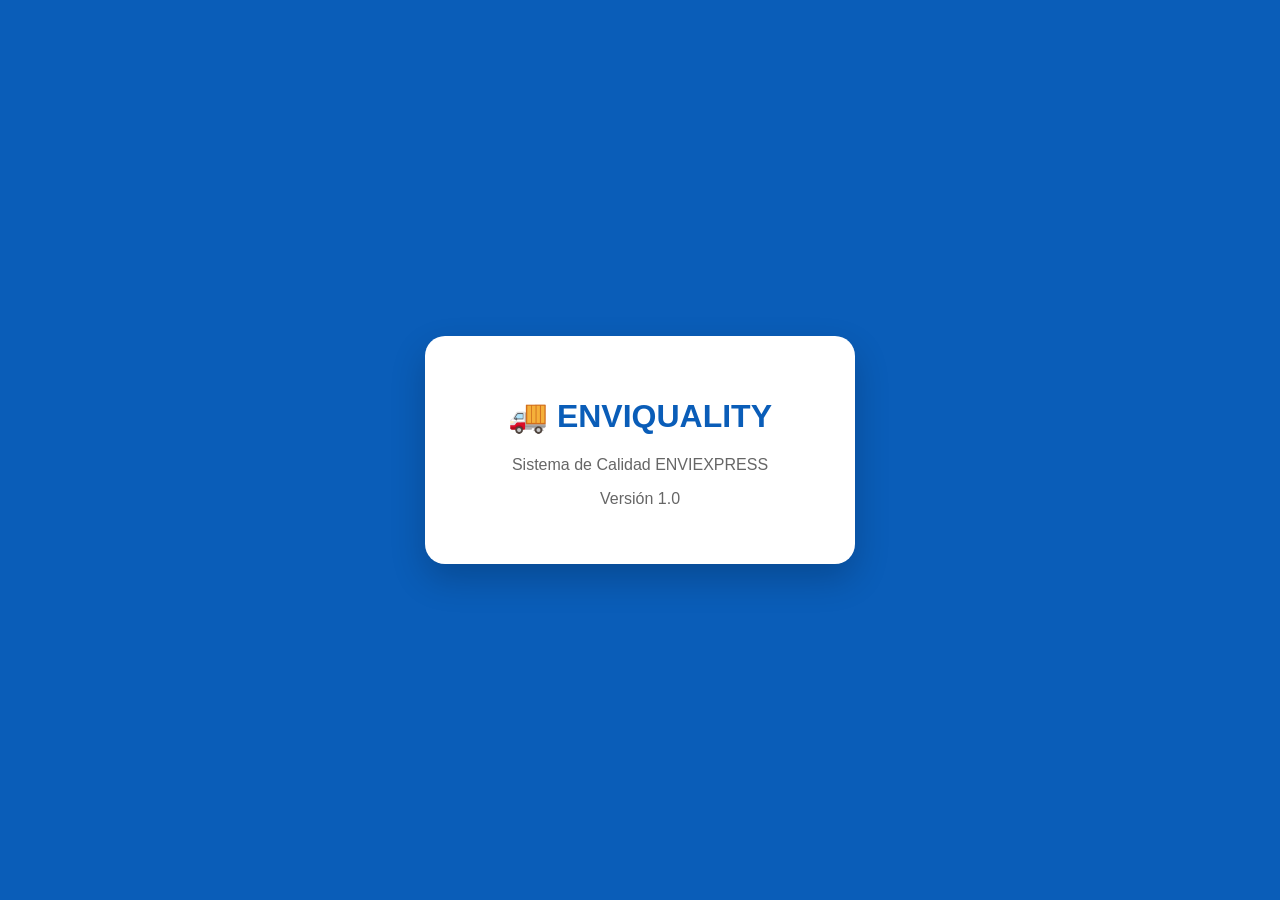
==== index.html @ 146efddc "Create index.html" ====
<!DOCTYPE html>
<html lang="es">
<head>
    <meta charset="UTF-8">
    <meta name="viewport" content="width=device-width, initial-scale=1.0">
    <title>ENVIQUALITY</title>

    <style>

        body{

            margin:0;
            font-family:Arial, Helvetica, sans-serif;
            background:#0A5DB8;
            display:flex;
            justify-content:center;
            align-items:center;
            height:100vh;

        }

        .card{

            background:white;
            padding:40px;
            border-radius:20px;
            width:350px;
            text-align:center;
            box-shadow:0 15px 35px rgba(0,0,0,.2);

        }

        h1{

            color:#0A5DB8;

        }

        p{

            color:#666;

        }

    </style>

</head>

<body>

<div class="card">

<h1>🚚 ENVIQUALITY</h1>

<p>Sistema de Calidad ENVIEXPRESS</p>

<p>Versión 1.0</p>

</div>

</body>

</html>
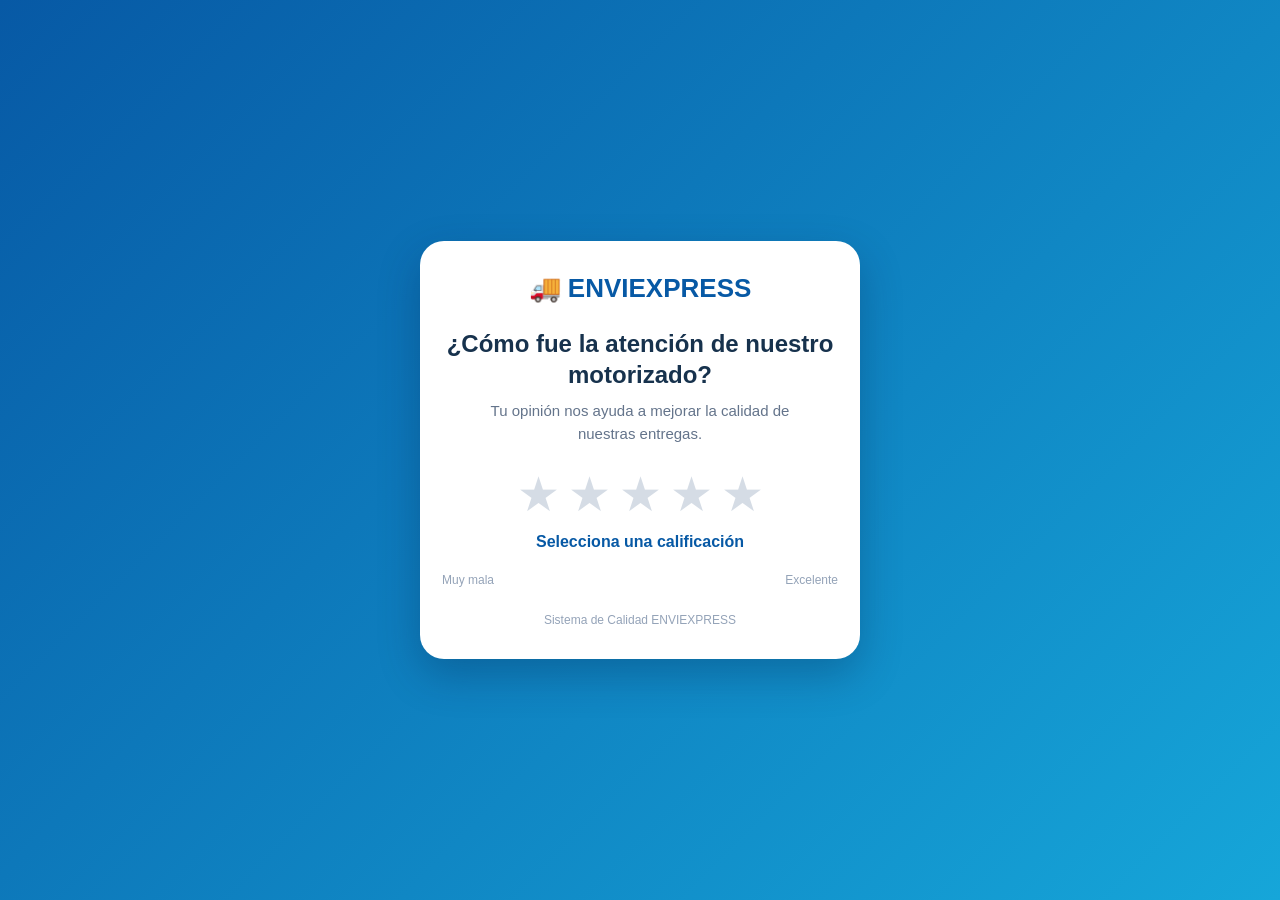
==== commit ca2cf339: "Pantalla 1 - calificación por estrellas" ====
--- a/index.html
+++ b/index.html
@@ -1,63 +1,180 @@
 <!DOCTYPE html>
 <html lang="es">
 <head>
-    <meta charset="UTF-8">
-    <meta name="viewport" content="width=device-width, initial-scale=1.0">
-    <title>ENVIQUALITY</title>
+  <meta charset="UTF-8">
+  <meta name="viewport" content="width=device-width, initial-scale=1.0">
+  <title>ENVIQUALITY</title>
 
-    <style>
+  <style>
+    * {
+      box-sizing: border-box;
+    }
 
-        body{
+    body {
+      margin: 0;
+      min-height: 100vh;
+      padding: 18px;
+      display: flex;
+      align-items: center;
+      justify-content: center;
+      font-family: Arial, Helvetica, sans-serif;
+      background: linear-gradient(135deg, #0759a5, #16a6d9);
+      color: #17324d;
+    }
 
-            margin:0;
-            font-family:Arial, Helvetica, sans-serif;
-            background:#0A5DB8;
-            display:flex;
-            justify-content:center;
-            align-items:center;
-            height:100vh;
+    .tarjeta {
+      width: 100%;
+      max-width: 440px;
+      padding: 32px 22px;
+      border-radius: 24px;
+      background: #ffffff;
+      text-align: center;
+      box-shadow: 0 16px 42px rgba(0, 30, 70, 0.28);
+    }
 
-        }
+    .marca {
+      margin-bottom: 24px;
+      color: #0759a5;
+      font-size: 26px;
+      font-weight: 800;
+    }
 
-        .card{
+    .titulo {
+      margin: 0 0 10px;
+      font-size: 24px;
+      line-height: 1.3;
+    }
 
-            background:white;
-            padding:40px;
-            border-radius:20px;
-            width:350px;
-            text-align:center;
-            box-shadow:0 15px 35px rgba(0,0,0,.2);
+    .descripcion {
+      margin: 0 auto 24px;
+      max-width: 330px;
+      color: #64748b;
+      font-size: 15px;
+      line-height: 1.5;
+    }
 
-        }
+    .estrellas {
+      display: flex;
+      justify-content: center;
+      gap: 4px;
+      margin: 8px 0 12px;
+    }
 
-        h1{
+    .estrella {
+      border: none;
+      padding: 2px;
+      background: transparent;
+      color: #d5dce5;
+      font-size: 48px;
+      line-height: 1;
+      cursor: pointer;
+      transition: transform 0.15s ease, color 0.15s ease;
+    }
 
-            color:#0A5DB8;
+    .estrella:active {
+      transform: scale(0.9);
+    }
 
-        }
+    .estrella.activa {
+      color: #ffc107;
+    }
 
-        p{
+    .resultado {
+      min-height: 24px;
+      margin-top: 10px;
+      color: #0759a5;
+      font-size: 16px;
+      font-weight: 700;
+    }
 
-            color:#666;
+    .escala {
+      display: flex;
+      justify-content: space-between;
+      margin-top: 16px;
+      color: #94a3b8;
+      font-size: 12px;
+    }
 
-        }
+    .pie {
+      margin-top: 26px;
+      color: #94a3b8;
+      font-size: 12px;
+    }
 
-    </style>
+    @media (max-width: 390px) {
+      .tarjeta {
+        padding: 28px 16px;
+      }
 
+      .estrella {
+        font-size: 42px;
+      }
+
+      .titulo {
+        font-size: 22px;
+      }
+    }
+  </style>
 </head>
 
 <body>
+  <main class="tarjeta">
+    <div class="marca">🚚 ENVIEXPRESS</div>
 
-<div class="card">
+    <h1 class="titulo">
+      ¿Cómo fue la atención de nuestro motorizado?
+    </h1>
 
-<h1>🚚 ENVIQUALITY</h1>
+    <p class="descripcion">
+      Tu opinión nos ayuda a mejorar la calidad de nuestras entregas.
+    </p>
 
-<p>Sistema de Calidad ENVIEXPRESS</p>
+    <div class="estrellas">
+      <button class="estrella" type="button" data-valor="1">★</button>
+      <button class="estrella" type="button" data-valor="2">★</button>
+      <button class="estrella" type="button" data-valor="3">★</button>
+      <button class="estrella" type="button" data-valor="4">★</button>
+      <button class="estrella" type="button" data-valor="5">★</button>
+    </div>
 
-<p>Versión 1.0</p>
+    <div id="resultado" class="resultado">
+      Selecciona una calificación
+    </div>
 
-</div>
+    <div class="escala">
+      <span>Muy mala</span>
+      <span>Excelente</span>
+    </div>
 
+    <div class="pie">
+      Sistema de Calidad ENVIEXPRESS
+    </div>
+  </main>
+
+  <script>
+    const estrellas = document.querySelectorAll('.estrella');
+    const resultado = document.getElementById('resultado');
+
+    const textos = {
+      1: 'Muy mala',
+      2: 'Mala',
+      3: 'Regular',
+      4: 'Buena',
+      5: 'Excelente'
+    };
+
+    estrellas.forEach(estrella => {
+      estrella.addEventListener('click', () => {
+        const valor = Number(estrella.dataset.valor);
+
+        estrellas.forEach(item => {
+          const valorItem = Number(item.dataset.valor);
+          item.classList.toggle('activa', valorItem <= valor);
+        });
+
+        resultado.textContent = textos[valor];
+      });
+    });
+  </script>
 </body>
-
 </html>
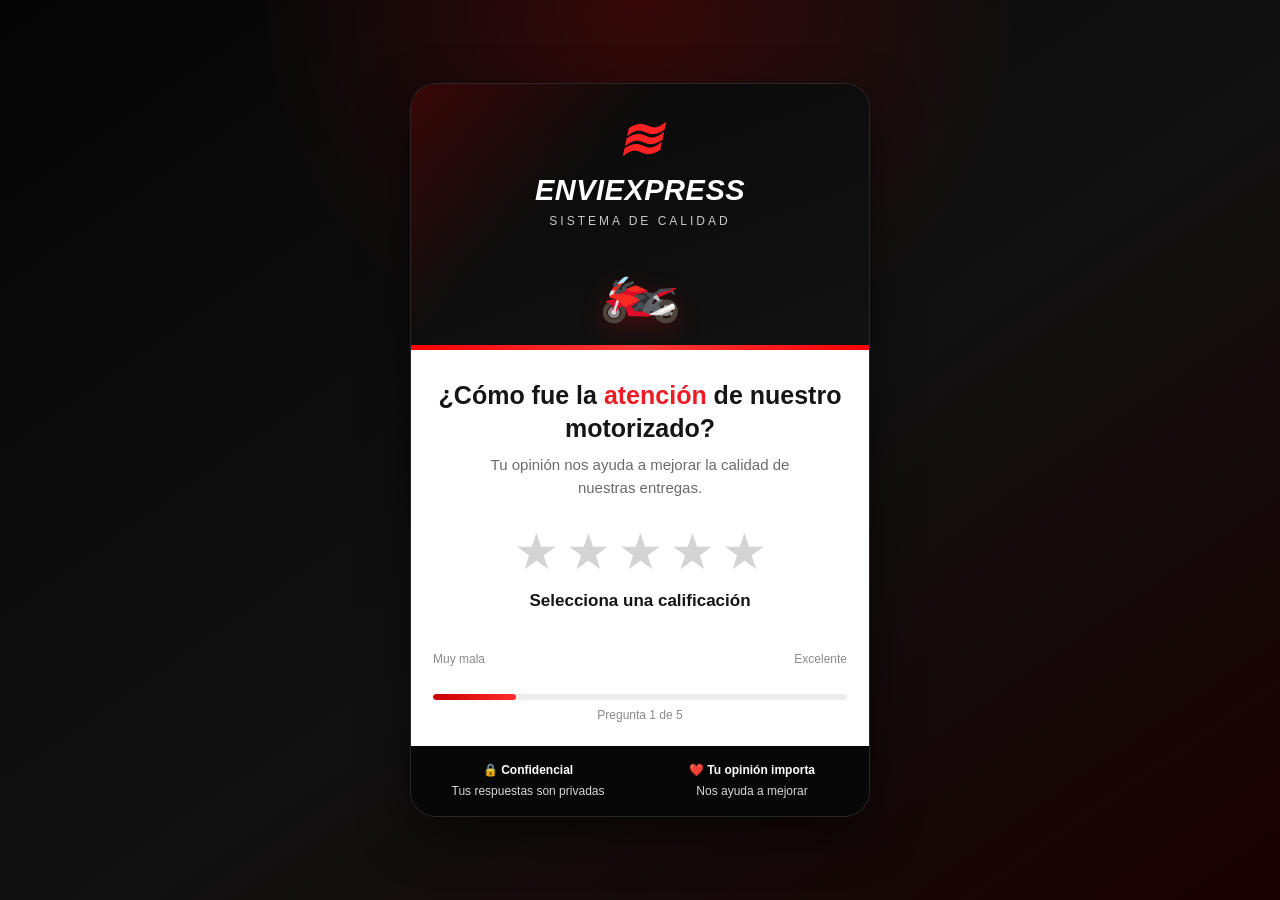
==== commit 6b78d679: "Actualizar colores y moto de ENVIEXPRESS" ====
--- a/index.html
+++ b/index.html
@@ -3,7 +3,7 @@
 <head>
   <meta charset="UTF-8">
   <meta name="viewport" content="width=device-width, initial-scale=1.0">
-  <title>ENVIQUALITY</title>
+  <title>ENVIEXPRESS | Sistema de Calidad</title>
 
   <style>
     * {
@@ -18,37 +18,96 @@
       align-items: center;
       justify-content: center;
       font-family: Arial, Helvetica, sans-serif;
-      background: linear-gradient(135deg, #0759a5, #16a6d9);
-      color: #17324d;
+      background:
+        radial-gradient(circle at top, rgba(255, 0, 0, 0.18), transparent 35%),
+        linear-gradient(145deg, #050505 0%, #111111 55%, #1a0000 100%);
+      color: #ffffff;
     }
 
     .tarjeta {
       width: 100%;
-      max-width: 440px;
-      padding: 32px 22px;
-      border-radius: 24px;
+      max-width: 460px;
+      overflow: hidden;
+      border: 1px solid rgba(255, 255, 255, 0.12);
+      border-radius: 26px;
+      background: #0a0a0a;
+      box-shadow: 0 18px 48px rgba(0, 0, 0, 0.55);
+    }
+
+    .cabecera {
+      position: relative;
+      padding: 28px 22px 24px;
+      text-align: center;
+      background:
+        linear-gradient(135deg, rgba(255, 0, 0, 0.2), transparent 36%),
+        linear-gradient(160deg, #090909 0%, #121212 100%);
+    }
+
+    .cabecera::after {
+      content: "";
+      position: absolute;
+      left: 0;
+      right: 0;
+      bottom: -1px;
+      height: 5px;
+      background: linear-gradient(90deg, #ff0000, #ff3b3b, #ff0000);
+    }
+
+    .simbolo {
+      margin-bottom: 8px;
+      color: #ff2222;
+      font-size: 54px;
+      line-height: 1;
+      font-weight: 900;
+      letter-spacing: -8px;
+      transform: skewX(-12deg);
+    }
+
+    .marca {
+      margin: 0;
+      color: #ffffff;
+      font-size: 29px;
+      font-style: italic;
+      font-weight: 900;
+      letter-spacing: 0.5px;
+    }
+
+    .sistema {
+      margin-top: 7px;
+      color: #c9c9c9;
+      font-size: 12px;
+      letter-spacing: 3px;
+      text-transform: uppercase;
+    }
+
+    .moto {
+      margin-top: 20px;
+      font-size: 66px;
+      filter: drop-shadow(0 8px 12px rgba(255, 0, 0, 0.22));
+    }
+
+    .contenido {
+      padding: 30px 22px 24px;
       background: #ffffff;
+      color: #151515;
       text-align: center;
-      box-shadow: 0 16px 42px rgba(0, 30, 70, 0.28);
-    }
-
-    .marca {
-      margin-bottom: 24px;
-      color: #0759a5;
-      font-size: 26px;
-      font-weight: 800;
     }
 
     .titulo {
       margin: 0 0 10px;
-      font-size: 24px;
+      font-size: 25px;
       line-height: 1.3;
+      font-weight: 800;
+    }
+
+    .titulo span {
+      color: #ed1c24;
     }
 
     .descripcion {
-      margin: 0 auto 24px;
-      max-width: 330px;
-      color: #64748b;
+      margin: 0 auto 26px;
+      max-width: 350px;
+      color: #6b6b6b;
       font-size: 15px;
       line-height: 1.5;
     }
@@ -56,7 +115,7 @@
     .estrellas {
       display: flex;
       justify-content: center;
-      gap: 4px;
+      gap: 3px;
       margin: 8px 0 12px;
     }
 
@@ -64,26 +123,57 @@
       border: none;
       padding: 2px;
       background: transparent;
-      color: #d5dce5;
-      font-size: 48px;
+      color: #d4d4d4;
+      font-size: 50px;
       line-height: 1;
       cursor: pointer;
-      transition: transform 0.15s ease, color 0.15s ease;
+      transition:
+        transform 0.16s ease,
+        color 0.16s ease,
+        filter 0.16s ease;
+    }
+
+    .estrella:hover {
+      transform: translateY(-2px);
     }
 
     .estrella:active {
-      transform: scale(0.9);
+      transform: scale(0.88);
     }
 
     .estrella.activa {
-      color: #ffc107;
+      color: #ed1c24;
+      filter: drop-shadow(0 3px 5px rgba(237, 28, 36, 0.28));
+      animation: rebote 0.22s ease;
+    }
+
+    @keyframes rebote {
+      0% {
+        transform: scale(0.85);
+      }
+
+      70% {
+        transform: scale(1.14);
+      }
+
+      100% {
+        transform: scale(1);
+      }
     }
 
     .resultado {
-      min-height: 24px;
-      margin-top: 10px;
-      color: #0759a5;
-      font-size: 16px;
+      min-height: 45px;
+      margin-top: 12px;
+      color: #151515;
+      font-size: 17px;
+      font-weight: 800;
+    }
+
+    .resultado span {
+      display: block;
+      margin-top: 4px;
+      color: #ed1c24;
+      font-size: 14px;
       font-weight: 700;
     }
 
@@ -91,76 +181,179 @@
       display: flex;
       justify-content: space-between;
       margin-top: 16px;
-      color: #94a3b8;
+      color: #8a8a8a;
       font-size: 12px;
     }
 
+    .progreso {
+      margin-top: 28px;
+    }
+
+    .barra {
+      width: 100%;
+      height: 6px;
+      overflow: hidden;
+      border-radius: 999px;
+      background: #ececec;
+    }
+
+    .avance {
+      width: 20%;
+      height: 100%;
+      border-radius: inherit;
+      background: linear-gradient(90deg, #c90000, #ff2d2d);
+    }
+
+    .texto-progreso {
+      margin-top: 8px;
+      color: #8a8a8a;
+      font-size: 12px;
+    }
+
     .pie {
-      margin-top: 26px;
-      color: #94a3b8;
+      display: flex;
+      justify-content: center;
+      gap: 18px;
+      padding: 16px 14px;
+      background: #070707;
+      color: #d6d6d6;
       font-size: 12px;
+      text-align: center;
+    }
+
+    .pie-item {
+      flex: 1;
+      line-height: 1.45;
+    }
+
+    .pie-item strong {
+      display: block;
+      margin-bottom: 3px;
+      color: #ffffff;
     }
 
     @media (max-width: 390px) {
+      body {
+        padding: 10px;
+      }
+
       .tarjeta {
-        padding: 28px 16px;
+        border-radius: 22px;
+      }
+
+      .cabecera {
+        padding: 24px 16px 20px;
+      }
+
+      .contenido {
+        padding: 27px 15px 22px;
+      }
+
+      .marca {
+        font-size: 25px;
+      }
+
+      .moto {
+        font-size: 58px;
       }
 
       .estrella {
-        font-size: 42px;
+        font-size: 43px;
       }
 
       .titulo {
         font-size: 22px;
       }
+
+      .pie {
+        gap: 8px;
+        font-size: 11px;
+      }
     }
   </style>
 </head>
 
 <body>
   <main class="tarjeta">
-    <div class="marca">🚚 ENVIEXPRESS</div>
-
-    <h1 class="titulo">
-      ¿Cómo fue la atención de nuestro motorizado?
-    </h1>
-
-    <p class="descripcion">
-      Tu opinión nos ayuda a mejorar la calidad de nuestras entregas.
-    </p>
-
-    <div class="estrellas">
-      <button class="estrella" type="button" data-valor="1">★</button>
-      <button class="estrella" type="button" data-valor="2">★</button>
-      <button class="estrella" type="button" data-valor="3">★</button>
-      <button class="estrella" type="button" data-valor="4">★</button>
-      <button class="estrella" type="button" data-valor="5">★</button>
-    </div>
-
-    <div id="resultado" class="resultado">
-      Selecciona una calificación
-    </div>
-
-    <div class="escala">
-      <span>Muy mala</span>
-      <span>Excelente</span>
-    </div>
-
-    <div class="pie">
-      Sistema de Calidad ENVIEXPRESS
-    </div>
+    <section class="cabecera">
+      <div class="simbolo">≋</div>
+      <h1 class="marca">ENVIEXPRESS</h1>
+      <div class="sistema">Sistema de Calidad</div>
+      <div class="moto" aria-label="Motorizado en moto lineal">🏍️</div>
+    </section>
+
+    <section class="contenido">
+      <h2 class="titulo">
+        ¿Cómo fue la <span>atención</span> de nuestro motorizado?
+      </h2>
+
+      <p class="descripcion">
+        Tu opinión nos ayuda a mejorar la calidad de nuestras entregas.
+      </p>
+
+      <div class="estrellas" aria-label="Calificación de 1 a 5 estrellas">
+        <button class="estrella" type="button" data-valor="1" aria-label="1 estrella">★</button>
+        <button class="estrella" type="button" data-valor="2" aria-label="2 estrellas">★</button>
+        <button class="estrella" type="button" data-valor="3" aria-label="3 estrellas">★</button>
+        <button class="estrella" type="button" data-valor="4" aria-label="4 estrellas">★</button>
+        <button class="estrella" type="button" data-valor="5" aria-label="5 estrellas">★</button>
+      </div>
+
+      <div id="resultado" class="resultado">
+        Selecciona una calificación
+      </div>
+
+      <div class="escala">
+        <span>Muy mala</span>
+        <span>Excelente</span>
+      </div>
+
+      <div class="progreso">
+        <div class="barra">
+          <div class="avance"></div>
+        </div>
+        <div class="texto-progreso">Pregunta 1 de 5</div>
+      </div>
+    </section>
+
+    <footer class="pie">
+      <div class="pie-item">
+        <strong>🔒 Confidencial</strong>
+        Tus respuestas son privadas
+      </div>
+
+      <div class="pie-item">
+        <strong>❤️ Tu opinión importa</strong>
+        Nos ayuda a mejorar
+      </div>
+    </footer>
   </main>
 
   <script>
     const estrellas = document.querySelectorAll('.estrella');
     const resultado = document.getElementById('resultado');
 
-    const textos = {
-      1: 'Muy mala',
-      2: 'Mala',
-      3: 'Regular',
-      4: 'Buena',
-      5: 'Excelente'
+    const mensajes = {
+      1: {
+        titulo: '😞 Lo sentimos',
+        detalle: 'Queremos conocer qué ocurrió.'
+      },
+      2: {
+        titulo: '😕 Podemos mejorar',
+        detalle: 'Tu comentario será muy importante.'
+      },
+      3: {
+        titulo: '😐 Atención regular',
+        detalle: 'Gracias por ayudarnos a mejorar.'
+      },
+      4: {
+        titulo: '😊 Buena atención',
+        detalle: 'Nos alegra saberlo.'
+      },
+      5: {
+        titulo: '😍 ¡Excelente!',
+        detalle: 'Gracias por confiar en ENVIEXPRESS.'
+      }
     };
 
     estrellas.forEach(estrella => {
@@ -169,10 +362,19 @@
 
         estrellas.forEach(item => {
           const valorItem = Number(item.dataset.valor);
-          item.classList.toggle('activa', valorItem <= valor);
+
+          item.classList.remove('activa');
+
+          if (valorItem <= valor) {
+            void item.offsetWidth;
+            item.classList.add('activa');
+          }
         });
 
-        resultado.textContent = textos[valor];
+        resultado.innerHTML = `
+          ${mensajes[valor].titulo}
+          <span>${mensajes[valor].detalle}</span>
+        `;
       });
     });
   </script>
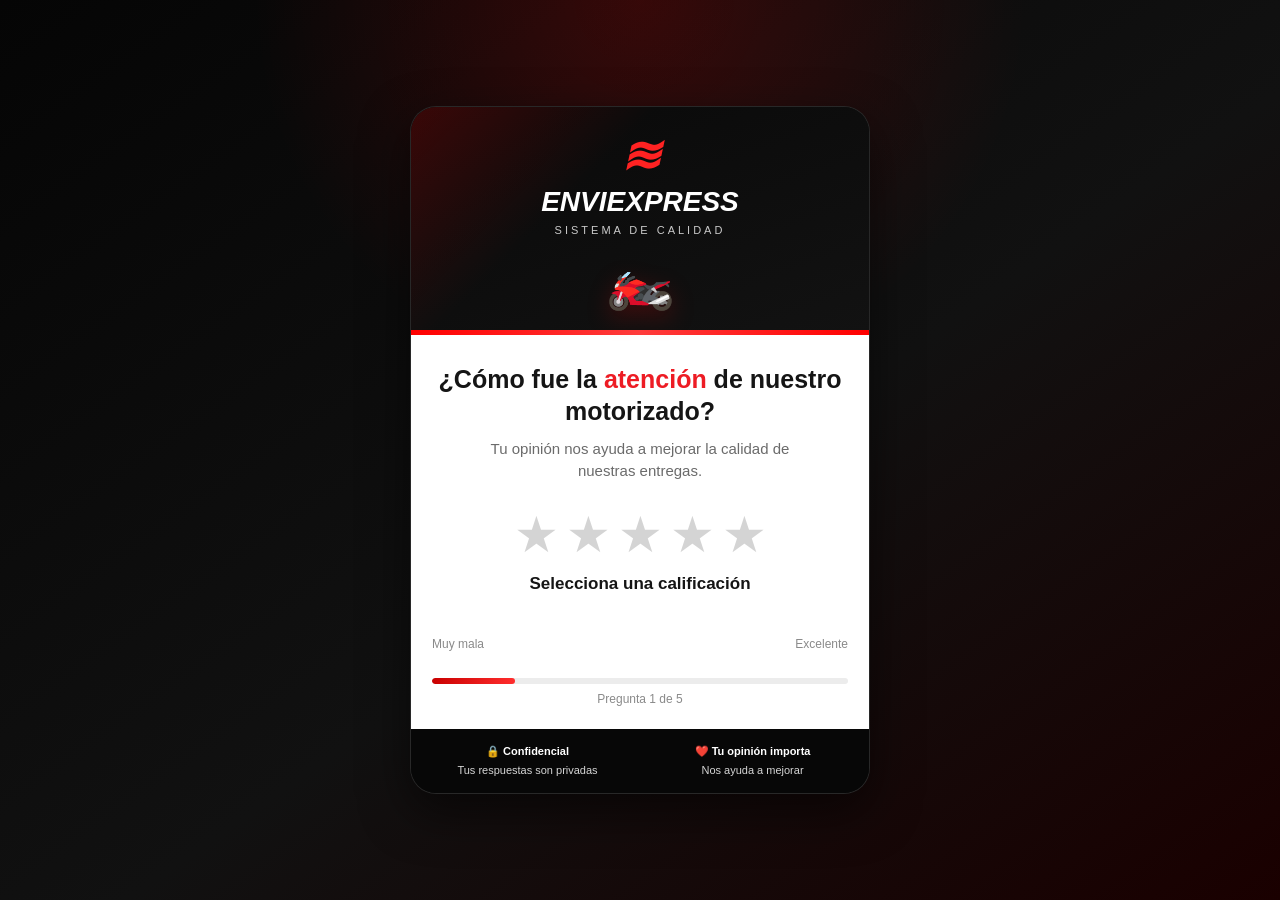
==== commit 2f99e9e2: "Agregar pantalla 2 - trato del motorizado" ====
--- a/index.html
+++ b/index.html
@@ -13,7 +13,7 @@
     body {
       margin: 0;
       min-height: 100vh;
-      padding: 18px;
+      padding: 14px;
       display: flex;
       align-items: center;
       justify-content: center;
@@ -24,6 +24,10 @@
       color: #ffffff;
     }
 
+    button {
+      font-family: inherit;
+    }
+
     .tarjeta {
       width: 100%;
       max-width: 460px;
@@ -36,7 +40,7 @@
 
     .cabecera {
       position: relative;
-      padding: 28px 22px 24px;
+      padding: 25px 20px 21px;
       text-align: center;
       background:
         linear-gradient(135deg, rgba(255, 0, 0, 0.2), transparent 36%),
@@ -46,17 +50,17 @@
     .cabecera::after {
       content: "";
       position: absolute;
-      left: 0;
       right: 0;
       bottom: -1px;
+      left: 0;
       height: 5px;
       background: linear-gradient(90deg, #ff0000, #ff3b3b, #ff0000);
     }
 
     .simbolo {
-      margin-bottom: 8px;
+      margin-bottom: 6px;
       color: #ff2222;
-      font-size: 54px;
+      font-size: 48px;
       line-height: 1;
       font-weight: 900;
       letter-spacing: -8px;
@@ -66,31 +70,52 @@
     .marca {
       margin: 0;
       color: #ffffff;
-      font-size: 29px;
+      font-size: 28px;
       font-style: italic;
       font-weight: 900;
-      letter-spacing: 0.5px;
     }
 
     .sistema {
-      margin-top: 7px;
+      margin-top: 6px;
       color: #c9c9c9;
-      font-size: 12px;
+      font-size: 11px;
       letter-spacing: 3px;
       text-transform: uppercase;
     }
 
     .moto {
-      margin-top: 20px;
-      font-size: 66px;
+      margin-top: 12px;
+      font-size: 55px;
       filter: drop-shadow(0 8px 12px rgba(255, 0, 0, 0.22));
     }
 
     .contenido {
-      padding: 30px 22px 24px;
+      min-height: 390px;
+      padding: 29px 21px 23px;
       background: #ffffff;
       color: #151515;
       text-align: center;
+    }
+
+    .pantalla {
+      display: none;
+      animation: aparecer 0.28s ease;
+    }
+
+    .pantalla.activa {
+      display: block;
+    }
+
+    @keyframes aparecer {
+      from {
+        opacity: 0;
+        transform: translateX(18px);
+      }
+
+      to {
+        opacity: 1;
+        transform: translateX(0);
+      }
     }
 
     .titulo {
@@ -105,7 +130,7 @@
     }
 
     .descripcion {
-      margin: 0 auto 26px;
+      margin: 0 auto 25px;
       max-width: 350px;
       color: #6b6b6b;
       font-size: 15px;
@@ -133,10 +158,6 @@
         filter 0.16s ease;
     }
 
-    .estrella:hover {
-      transform: translateY(-2px);
-    }
-
     .estrella:active {
       transform: scale(0.88);
     }
@@ -162,7 +183,7 @@
     }
 
     .resultado {
-      min-height: 45px;
+      min-height: 48px;
       margin-top: 12px;
       color: #151515;
       font-size: 17px;
@@ -180,13 +201,73 @@
     .escala {
       display: flex;
       justify-content: space-between;
-      margin-top: 16px;
+      margin-top: 15px;
       color: #8a8a8a;
       font-size: 12px;
     }
 
+    .opciones {
+      display: grid;
+      gap: 14px;
+      margin-top: 28px;
+    }
+
+    .opcion {
+      width: 100%;
+      min-height: 65px;
+      padding: 14px 18px;
+      border: 2px solid #dddddd;
+      border-radius: 16px;
+      background: #ffffff;
+      color: #252525;
+      font-size: 17px;
+      font-weight: 800;
+      cursor: pointer;
+      transition:
+        transform 0.15s ease,
+        border-color 0.15s ease,
+        background 0.15s ease,
+        color 0.15s ease;
+    }
+
+    .opcion:active {
+      transform: scale(0.97);
+    }
+
+    .opcion:hover,
+    .opcion.seleccionada {
+      border-color: #ed1c24;
+      background: #fff1f1;
+      color: #c90000;
+    }
+
+    .icono-opcion {
+      display: inline-block;
+      margin-right: 7px;
+      font-size: 22px;
+    }
+
+    .respuesta-guardada {
+      min-height: 22px;
+      margin-top: 18px;
+      color: #ed1c24;
+      font-size: 14px;
+      font-weight: 700;
+    }
+
+    .volver {
+      margin-top: 21px;
+      border: none;
+      background: transparent;
+      color: #777777;
+      font-size: 13px;
+      font-weight: 700;
+      text-decoration: underline;
+      cursor: pointer;
+    }
+
     .progreso {
-      margin-top: 28px;
+      margin-top: 27px;
     }
 
     .barra {
@@ -198,10 +279,18 @@
     }
 
     .avance {
-      width: 20%;
       height: 100%;
       border-radius: inherit;
       background: linear-gradient(90deg, #c90000, #ff2d2d);
+      transition: width 0.3s ease;
+    }
+
+    .avance.paso-1 {
+      width: 20%;
+    }
+
+    .avance.paso-2 {
+      width: 40%;
     }
 
     .texto-progreso {
@@ -214,10 +303,10 @@
       display: flex;
       justify-content: center;
       gap: 18px;
-      padding: 16px 14px;
+      padding: 15px 13px;
       background: #070707;
       color: #d6d6d6;
-      font-size: 12px;
+      font-size: 11px;
       text-align: center;
     }
 
@@ -234,19 +323,20 @@
 
     @media (max-width: 390px) {
       body {
-        padding: 10px;
+        padding: 8px;
       }
 
       .tarjeta {
-        border-radius: 22px;
+        border-radius: 21px;
       }
 
       .cabecera {
-        padding: 24px 16px 20px;
+        padding: 20px 14px 18px;
       }
 
       .contenido {
-        padding: 27px 15px 22px;
+        min-height: 380px;
+        padding: 25px 15px 21px;
       }
 
       .marca {
@@ -254,7 +344,7 @@
       }
 
       .moto {
-        font-size: 58px;
+        font-size: 49px;
       }
 
       .estrella {
@@ -264,56 +354,116 @@
       .titulo {
         font-size: 22px;
       }
-
-      .pie {
-        gap: 8px;
-        font-size: 11px;
-      }
     }
   </style>
 </head>
 
 <body>
   <main class="tarjeta">
-    <section class="cabecera">
+
+    <header class="cabecera">
       <div class="simbolo">≋</div>
       <h1 class="marca">ENVIEXPRESS</h1>
       <div class="sistema">Sistema de Calidad</div>
       <div class="moto" aria-label="Motorizado en moto lineal">🏍️</div>
-    </section>
+    </header>
 
     <section class="contenido">
-      <h2 class="titulo">
-        ¿Cómo fue la <span>atención</span> de nuestro motorizado?
-      </h2>
-
-      <p class="descripcion">
-        Tu opinión nos ayuda a mejorar la calidad de nuestras entregas.
-      </p>
-
-      <div class="estrellas" aria-label="Calificación de 1 a 5 estrellas">
-        <button class="estrella" type="button" data-valor="1" aria-label="1 estrella">★</button>
-        <button class="estrella" type="button" data-valor="2" aria-label="2 estrellas">★</button>
-        <button class="estrella" type="button" data-valor="3" aria-label="3 estrellas">★</button>
-        <button class="estrella" type="button" data-valor="4" aria-label="4 estrellas">★</button>
-        <button class="estrella" type="button" data-valor="5" aria-label="5 estrellas">★</button>
+
+      <!-- PANTALLA 1 -->
+      <div id="pantalla1" class="pantalla activa">
+
+        <h2 class="titulo">
+          ¿Cómo fue la <span>atención</span> de nuestro motorizado?
+        </h2>
+
+        <p class="descripcion">
+          Tu opinión nos ayuda a mejorar la calidad de nuestras entregas.
+        </p>
+
+        <div class="estrellas">
+          <button class="estrella" type="button" data-valor="1">★</button>
+          <button class="estrella" type="button" data-valor="2">★</button>
+          <button class="estrella" type="button" data-valor="3">★</button>
+          <button class="estrella" type="button" data-valor="4">★</button>
+          <button class="estrella" type="button" data-valor="5">★</button>
+        </div>
+
+        <div id="resultado" class="resultado">
+          Selecciona una calificación
+        </div>
+
+        <div class="escala">
+          <span>Muy mala</span>
+          <span>Excelente</span>
+        </div>
+
+        <div class="progreso">
+          <div class="barra">
+            <div class="avance paso-1"></div>
+          </div>
+          <div class="texto-progreso">Pregunta 1 de 5</div>
+        </div>
+
       </div>
 
-      <div id="resultado" class="resultado">
-        Selecciona una calificación
+      <!-- PANTALLA 2 -->
+      <div id="pantalla2" class="pantalla">
+
+        <h2 class="titulo">
+          ¿El motorizado fue <span>amable y respetuoso</span>?
+        </h2>
+
+        <p class="descripcion">
+          Selecciona la opción que mejor describa la atención recibida.
+        </p>
+
+        <div class="opciones">
+
+          <button
+            class="opcion"
+            type="button"
+            data-trato="SÍ"
+          >
+            <span class="icono-opcion">😊</span>
+            Sí, fue amable
+          </button>
+
+          <button
+            class="opcion"
+            type="button"
+            data-trato="REGULAR"
+          >
+            <span class="icono-opcion">😐</span>
+            La atención fue regular
+          </button>
+
+          <button
+            class="opcion"
+            type="button"
+            data-trato="NO"
+          >
+            <span class="icono-opcion">😕</span>
+            No fue amable
+          </button>
+
+        </div>
+
+        <div id="respuestaGuardada" class="respuesta-guardada"></div>
+
+        <button id="volverPantalla1" class="volver" type="button">
+          ← Cambiar mi calificación anterior
+        </button>
+
+        <div class="progreso">
+          <div class="barra">
+            <div class="avance paso-2"></div>
+          </div>
+          <div class="texto-progreso">Pregunta 2 de 5</div>
+        </div>
+
       </div>
 
-      <div class="escala">
-        <span>Muy mala</span>
-        <span>Excelente</span>
-      </div>
-
-      <div class="progreso">
-        <div class="barra">
-          <div class="avance"></div>
-        </div>
-        <div class="texto-progreso">Pregunta 1 de 5</div>
-      </div>
     </section>
 
     <footer class="pie">
@@ -327,11 +477,25 @@
         Nos ayuda a mejorar
       </div>
     </footer>
+
   </main>
 
   <script>
+    let calificacion = 0;
+    let tratoAmable = '';
+
+    const pantalla1 = document.getElementById('pantalla1');
+    const pantalla2 = document.getElementById('pantalla2');
+
     const estrellas = document.querySelectorAll('.estrella');
     const resultado = document.getElementById('resultado');
+
+    const opcionesTrato = document.querySelectorAll('[data-trato]');
+    const respuestaGuardada =
+      document.getElementById('respuestaGuardada');
+
+    const volverPantalla1 =
+      document.getElementById('volverPantalla1');
 
     const mensajes = {
       1: {
@@ -358,25 +522,61 @@
 
     estrellas.forEach(estrella => {
       estrella.addEventListener('click', () => {
-        const valor = Number(estrella.dataset.valor);
+        calificacion = Number(estrella.dataset.valor);
 
         estrellas.forEach(item => {
           const valorItem = Number(item.dataset.valor);
 
           item.classList.remove('activa');
 
-          if (valorItem <= valor) {
+          if (valorItem <= calificacion) {
             void item.offsetWidth;
             item.classList.add('activa');
           }
         });
 
         resultado.innerHTML = `
-          ${mensajes[valor].titulo}
-          <span>${mensajes[valor].detalle}</span>
+          ${mensajes[calificacion].titulo}
+          <span>${mensajes[calificacion].detalle}</span>
         `;
+
+        setTimeout(() => {
+          mostrarPantalla(pantalla2);
+        }, 750);
       });
     });
+
+    opcionesTrato.forEach(opcion => {
+      opcion.addEventListener('click', () => {
+        tratoAmable = opcion.dataset.trato;
+
+        opcionesTrato.forEach(item => {
+          item.classList.remove('seleccionada');
+        });
+
+        opcion.classList.add('seleccionada');
+
+        respuestaGuardada.textContent =
+          '✓ Respuesta registrada. Pantalla 2 funcionando correctamente.';
+      });
+    });
+
+    volverPantalla1.addEventListener('click', () => {
+      mostrarPantalla(pantalla1);
+    });
+
+    function mostrarPantalla(pantallaSeleccionada) {
+      document.querySelectorAll('.pantalla').forEach(pantalla => {
+        pantalla.classList.remove('activa');
+      });
+
+      pantallaSeleccionada.classList.add('activa');
+
+      window.scrollTo({
+        top: 0,
+        behavior: 'smooth'
+      });
+    }
   </script>
 </body>
 </html>
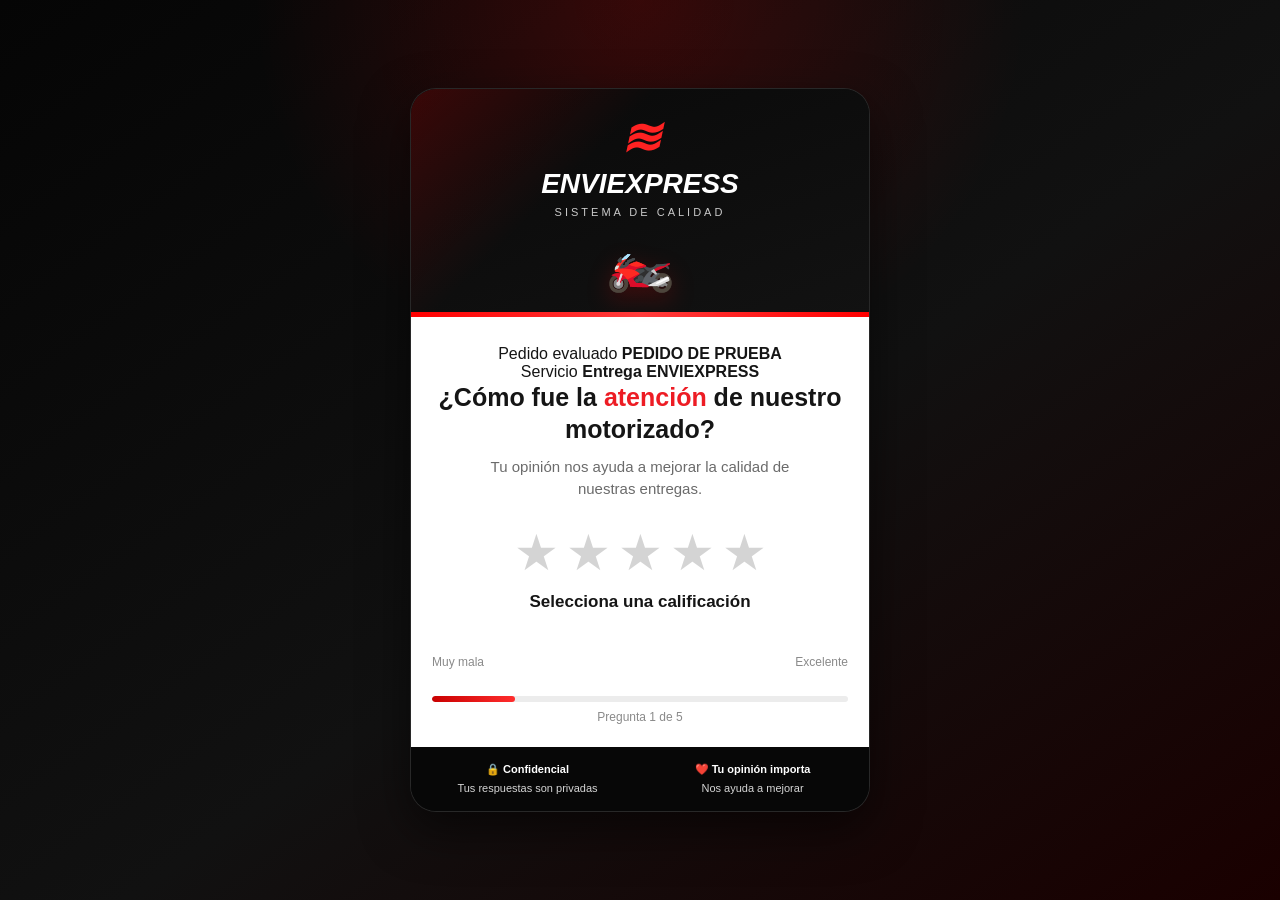
==== commit ce0c9a50: "Organizar encuesta completa en tres archivos" ====
--- a/index.html
+++ b/index.html
@@ -2,391 +2,135 @@
 <html lang="es">
 <head>
   <meta charset="UTF-8">
-  <meta name="viewport" content="width=device-width, initial-scale=1.0">
+
+  <meta
+    name="viewport"
+    content="width=device-width, initial-scale=1.0"
+  >
+
+  <meta
+    name="description"
+    content="Encuesta de calidad del servicio de ENVIEXPRESS"
+  >
+
   <title>ENVIEXPRESS | Sistema de Calidad</title>
 
-  <style>
-    * {
-      box-sizing: border-box;
-    }
-
-    body {
-      margin: 0;
-      min-height: 100vh;
-      padding: 14px;
-      display: flex;
-      align-items: center;
-      justify-content: center;
-      font-family: Arial, Helvetica, sans-serif;
-      background:
-        radial-gradient(circle at top, rgba(255, 0, 0, 0.18), transparent 35%),
-        linear-gradient(145deg, #050505 0%, #111111 55%, #1a0000 100%);
-      color: #ffffff;
-    }
-
-    button {
-      font-family: inherit;
-    }
-
-    .tarjeta {
-      width: 100%;
-      max-width: 460px;
-      overflow: hidden;
-      border: 1px solid rgba(255, 255, 255, 0.12);
-      border-radius: 26px;
-      background: #0a0a0a;
-      box-shadow: 0 18px 48px rgba(0, 0, 0, 0.55);
-    }
-
-    .cabecera {
-      position: relative;
-      padding: 25px 20px 21px;
-      text-align: center;
-      background:
-        linear-gradient(135deg, rgba(255, 0, 0, 0.2), transparent 36%),
-        linear-gradient(160deg, #090909 0%, #121212 100%);
-    }
-
-    .cabecera::after {
-      content: "";
-      position: absolute;
-      right: 0;
-      bottom: -1px;
-      left: 0;
-      height: 5px;
-      background: linear-gradient(90deg, #ff0000, #ff3b3b, #ff0000);
-    }
-
-    .simbolo {
-      margin-bottom: 6px;
-      color: #ff2222;
-      font-size: 48px;
-      line-height: 1;
-      font-weight: 900;
-      letter-spacing: -8px;
-      transform: skewX(-12deg);
-    }
-
-    .marca {
-      margin: 0;
-      color: #ffffff;
-      font-size: 28px;
-      font-style: italic;
-      font-weight: 900;
-    }
-
-    .sistema {
-      margin-top: 6px;
-      color: #c9c9c9;
-      font-size: 11px;
-      letter-spacing: 3px;
-      text-transform: uppercase;
-    }
-
-    .moto {
-      margin-top: 12px;
-      font-size: 55px;
-      filter: drop-shadow(0 8px 12px rgba(255, 0, 0, 0.22));
-    }
-
-    .contenido {
-      min-height: 390px;
-      padding: 29px 21px 23px;
-      background: #ffffff;
-      color: #151515;
-      text-align: center;
-    }
-
-    .pantalla {
-      display: none;
-      animation: aparecer 0.28s ease;
-    }
-
-    .pantalla.activa {
-      display: block;
-    }
-
-    @keyframes aparecer {
-      from {
-        opacity: 0;
-        transform: translateX(18px);
-      }
-
-      to {
-        opacity: 1;
-        transform: translateX(0);
-      }
-    }
-
-    .titulo {
-      margin: 0 0 10px;
-      font-size: 25px;
-      line-height: 1.3;
-      font-weight: 800;
-    }
-
-    .titulo span {
-      color: #ed1c24;
-    }
-
-    .descripcion {
-      margin: 0 auto 25px;
-      max-width: 350px;
-      color: #6b6b6b;
-      font-size: 15px;
-      line-height: 1.5;
-    }
-
-    .estrellas {
-      display: flex;
-      justify-content: center;
-      gap: 3px;
-      margin: 8px 0 12px;
-    }
-
-    .estrella {
-      border: none;
-      padding: 2px;
-      background: transparent;
-      color: #d4d4d4;
-      font-size: 50px;
-      line-height: 1;
-      cursor: pointer;
-      transition:
-        transform 0.16s ease,
-        color 0.16s ease,
-        filter 0.16s ease;
-    }
-
-    .estrella:active {
-      transform: scale(0.88);
-    }
-
-    .estrella.activa {
-      color: #ed1c24;
-      filter: drop-shadow(0 3px 5px rgba(237, 28, 36, 0.28));
-      animation: rebote 0.22s ease;
-    }
-
-    @keyframes rebote {
-      0% {
-        transform: scale(0.85);
-      }
-
-      70% {
-        transform: scale(1.14);
-      }
-
-      100% {
-        transform: scale(1);
-      }
-    }
-
-    .resultado {
-      min-height: 48px;
-      margin-top: 12px;
-      color: #151515;
-      font-size: 17px;
-      font-weight: 800;
-    }
-
-    .resultado span {
-      display: block;
-      margin-top: 4px;
-      color: #ed1c24;
-      font-size: 14px;
-      font-weight: 700;
-    }
-
-    .escala {
-      display: flex;
-      justify-content: space-between;
-      margin-top: 15px;
-      color: #8a8a8a;
-      font-size: 12px;
-    }
-
-    .opciones {
-      display: grid;
-      gap: 14px;
-      margin-top: 28px;
-    }
-
-    .opcion {
-      width: 100%;
-      min-height: 65px;
-      padding: 14px 18px;
-      border: 2px solid #dddddd;
-      border-radius: 16px;
-      background: #ffffff;
-      color: #252525;
-      font-size: 17px;
-      font-weight: 800;
-      cursor: pointer;
-      transition:
-        transform 0.15s ease,
-        border-color 0.15s ease,
-        background 0.15s ease,
-        color 0.15s ease;
-    }
-
-    .opcion:active {
-      transform: scale(0.97);
-    }
-
-    .opcion:hover,
-    .opcion.seleccionada {
-      border-color: #ed1c24;
-      background: #fff1f1;
-      color: #c90000;
-    }
-
-    .icono-opcion {
-      display: inline-block;
-      margin-right: 7px;
-      font-size: 22px;
-    }
-
-    .respuesta-guardada {
-      min-height: 22px;
-      margin-top: 18px;
-      color: #ed1c24;
-      font-size: 14px;
-      font-weight: 700;
-    }
-
-    .volver {
-      margin-top: 21px;
-      border: none;
-      background: transparent;
-      color: #777777;
-      font-size: 13px;
-      font-weight: 700;
-      text-decoration: underline;
-      cursor: pointer;
-    }
-
-    .progreso {
-      margin-top: 27px;
-    }
-
-    .barra {
-      width: 100%;
-      height: 6px;
-      overflow: hidden;
-      border-radius: 999px;
-      background: #ececec;
-    }
-
-    .avance {
-      height: 100%;
-      border-radius: inherit;
-      background: linear-gradient(90deg, #c90000, #ff2d2d);
-      transition: width 0.3s ease;
-    }
-
-    .avance.paso-1 {
-      width: 20%;
-    }
-
-    .avance.paso-2 {
-      width: 40%;
-    }
-
-    .texto-progreso {
-      margin-top: 8px;
-      color: #8a8a8a;
-      font-size: 12px;
-    }
-
-    .pie {
-      display: flex;
-      justify-content: center;
-      gap: 18px;
-      padding: 15px 13px;
-      background: #070707;
-      color: #d6d6d6;
-      font-size: 11px;
-      text-align: center;
-    }
-
-    .pie-item {
-      flex: 1;
-      line-height: 1.45;
-    }
-
-    .pie-item strong {
-      display: block;
-      margin-bottom: 3px;
-      color: #ffffff;
-    }
-
-    @media (max-width: 390px) {
-      body {
-        padding: 8px;
-      }
-
-      .tarjeta {
-        border-radius: 21px;
-      }
-
-      .cabecera {
-        padding: 20px 14px 18px;
-      }
-
-      .contenido {
-        min-height: 380px;
-        padding: 25px 15px 21px;
-      }
-
-      .marca {
-        font-size: 25px;
-      }
-
-      .moto {
-        font-size: 49px;
-      }
-
-      .estrella {
-        font-size: 43px;
-      }
-
-      .titulo {
-        font-size: 22px;
-      }
-    }
-  </style>
+  <!-- Archivo que contiene todos los estilos -->
+  <link rel="stylesheet" href="style.css">
 </head>
 
 <body>
+
   <main class="tarjeta">
 
+    <!-- CABECERA GENERAL -->
     <header class="cabecera">
       <div class="simbolo">≋</div>
-      <h1 class="marca">ENVIEXPRESS</h1>
-      <div class="sistema">Sistema de Calidad</div>
-      <div class="moto" aria-label="Motorizado en moto lineal">🏍️</div>
+
+      <h1 class="marca">
+        ENVIEXPRESS
+      </h1>
+
+      <div class="sistema">
+        Sistema de Calidad
+      </div>
+
+      <div
+        class="moto"
+        role="img"
+        aria-label="Motorizado en moto lineal"
+      >
+        🏍️
+      </div>
     </header>
 
+    <!-- CONTENIDO DE LA ENCUESTA -->
     <section class="contenido">
 
-      <!-- PANTALLA 1 -->
+      <!-- DATOS DE LA ENTREGA -->
+      <div class="datos-entrega">
+        <div class="dato-entrega">
+          <span class="etiqueta-entrega">
+            Pedido evaluado
+          </span>
+
+          <strong id="codigoOrdenVisible">
+            Cargando...
+          </strong>
+        </div>
+
+        <div class="dato-entrega">
+          <span class="etiqueta-entrega">
+            Servicio
+          </span>
+
+          <strong>
+            Entrega ENVIEXPRESS
+          </strong>
+        </div>
+      </div>
+
+      <!-- PANTALLA 1: CALIFICACIÓN -->
       <div id="pantalla1" class="pantalla activa">
 
         <h2 class="titulo">
-          ¿Cómo fue la <span>atención</span> de nuestro motorizado?
+          ¿Cómo fue la
+          <span>atención</span>
+          de nuestro motorizado?
         </h2>
 
         <p class="descripcion">
           Tu opinión nos ayuda a mejorar la calidad de nuestras entregas.
         </p>
 
-        <div class="estrellas">
-          <button class="estrella" type="button" data-valor="1">★</button>
-          <button class="estrella" type="button" data-valor="2">★</button>
-          <button class="estrella" type="button" data-valor="3">★</button>
-          <button class="estrella" type="button" data-valor="4">★</button>
-          <button class="estrella" type="button" data-valor="5">★</button>
+        <div
+          class="estrellas"
+          aria-label="Califica la atención de 1 a 5 estrellas"
+        >
+          <button
+            class="estrella"
+            type="button"
+            data-valor="1"
+            aria-label="1 estrella"
+          >
+            ★
+          </button>
+
+          <button
+            class="estrella"
+            type="button"
+            data-valor="2"
+            aria-label="2 estrellas"
+          >
+            ★
+          </button>
+
+          <button
+            class="estrella"
+            type="button"
+            data-valor="3"
+            aria-label="3 estrellas"
+          >
+            ★
+          </button>
+
+          <button
+            class="estrella"
+            type="button"
+            data-valor="4"
+            aria-label="4 estrellas"
+          >
+            ★
+          </button>
+
+          <button
+            class="estrella"
+            type="button"
+            data-valor="5"
+            aria-label="5 estrellas"
+          >
+            ★
+          </button>
         </div>
 
         <div id="resultado" class="resultado">
@@ -402,16 +146,20 @@
           <div class="barra">
             <div class="avance paso-1"></div>
           </div>
-          <div class="texto-progreso">Pregunta 1 de 5</div>
-        </div>
-
-      </div>
-
-      <!-- PANTALLA 2 -->
+
+          <div class="texto-progreso">
+            Pregunta 1 de 5
+          </div>
+        </div>
+
+      </div>
+
+      <!-- PANTALLA 2: TRATO -->
       <div id="pantalla2" class="pantalla">
 
         <h2 class="titulo">
-          ¿El motorizado fue <span>amable y respetuoso</span>?
+          ¿El motorizado fue
+          <span>respetuoso y cordial</span>?
         </h2>
 
         <p class="descripcion">
@@ -426,7 +174,7 @@
             data-trato="SÍ"
           >
             <span class="icono-opcion">😊</span>
-            Sí, fue amable
+            Sí, fue amable y respetuoso
           </button>
 
           <button
@@ -444,14 +192,16 @@
             data-trato="NO"
           >
             <span class="icono-opcion">😕</span>
-            No fue amable
-          </button>
-
-        </div>
-
-        <div id="respuestaGuardada" class="respuesta-guardada"></div>
-
-        <button id="volverPantalla1" class="volver" type="button">
+            No fue amable ni respetuoso
+          </button>
+
+        </div>
+
+        <button
+          id="volverPantalla1"
+          class="volver"
+          type="button"
+        >
           ← Cambiar mi calificación anterior
         </button>
 
@@ -459,14 +209,223 @@
           <div class="barra">
             <div class="avance paso-2"></div>
           </div>
-          <div class="texto-progreso">Pregunta 2 de 5</div>
+
+          <div class="texto-progreso">
+            Pregunta 2 de 5
+          </div>
+        </div>
+
+      </div>
+
+      <!-- PANTALLA 3: ESTADO DEL PEDIDO -->
+      <div id="pantalla3" class="pantalla">
+
+        <h2 class="titulo">
+          ¿Recibiste tu pedido
+          <span>completo y en buen estado</span>?
+        </h2>
+
+        <p class="descripcion">
+          Queremos confirmar que tu paquete fue entregado correctamente.
+        </p>
+
+        <div class="opciones">
+
+          <button
+            class="opcion"
+            type="button"
+            data-estado="SÍ"
+          >
+            <span class="icono-opcion">📦</span>
+            Sí, llegó completo y en buen estado
+          </button>
+
+          <button
+            class="opcion"
+            type="button"
+            data-estado="NO"
+          >
+            <span class="icono-opcion">⚠️</span>
+            No, presentó un inconveniente
+          </button>
+
+        </div>
+
+        <button
+          id="volverPantalla2"
+          class="volver"
+          type="button"
+        >
+          ← Volver a la pregunta anterior
+        </button>
+
+        <div class="progreso">
+          <div class="barra">
+            <div class="avance paso-3"></div>
+          </div>
+
+          <div class="texto-progreso">
+            Pregunta 3 de 5
+          </div>
+        </div>
+
+      </div>
+
+      <!-- PANTALLA 4: MOTIVOS Y COMENTARIO -->
+      <div id="pantalla4" class="pantalla">
+
+        <h2 id="tituloPantalla4" class="titulo">
+          ¿Qué podríamos
+          <span>mejorar</span>?
+        </h2>
+
+        <p
+          id="descripcionPantalla4"
+          class="descripcion"
+        >
+          Selecciona lo ocurrido y cuéntanos brevemente tu experiencia.
+        </p>
+
+        <!-- Solo aparece cuando se detecta una incidencia -->
+        <div id="bloqueMotivos">
+
+          <div class="lista-motivos">
+
+            <label class="motivo">
+              <input
+                type="checkbox"
+                name="motivo"
+                value="Trato del motorizado"
+              >
+              <span>Trato del motorizado</span>
+            </label>
+
+            <label class="motivo">
+              <input
+                type="checkbox"
+                name="motivo"
+                value="Demora en la entrega"
+              >
+              <span>Demora en la entrega</span>
+            </label>
+
+            <label class="motivo">
+              <input
+                type="checkbox"
+                name="motivo"
+                value="Mala comunicación"
+              >
+              <span>Mala comunicación</span>
+            </label>
+
+            <label class="motivo">
+              <input
+                type="checkbox"
+                name="motivo"
+                value="Estado del paquete"
+              >
+              <span>Estado del paquete</span>
+            </label>
+
+            <label class="motivo">
+              <input
+                type="checkbox"
+                name="motivo"
+                value="Problema con el cobro"
+              >
+              <span>Problema con el cobro</span>
+            </label>
+
+            <label class="motivo">
+              <input
+                type="checkbox"
+                name="motivo"
+                value="Otro"
+              >
+              <span>Otro motivo</span>
+            </label>
+
+          </div>
+        </div>
+
+        <textarea
+          id="comentario"
+          class="comentario"
+          maxlength="500"
+          placeholder="Escribe aquí tu comentario. Es opcional."
+        ></textarea>
+
+        <div class="contador">
+          <span id="contadorComentario">0</span>/500
+        </div>
+
+        <button
+          id="botonFinalizar"
+          class="boton-principal"
+          type="button"
+        >
+          Finalizar encuesta
+        </button>
+
+        <button
+          id="volverPantalla3"
+          class="volver"
+          type="button"
+        >
+          ← Volver a la pregunta anterior
+        </button>
+
+        <div class="progreso">
+          <div class="barra">
+            <div class="avance paso-4"></div>
+          </div>
+
+          <div class="texto-progreso">
+            Pregunta 4 de 5
+          </div>
+        </div>
+
+      </div>
+
+      <!-- PANTALLA 5: AGRADECIMIENTO -->
+      <div id="pantalla5" class="pantalla">
+
+        <div class="icono-final">
+          ✓
+        </div>
+
+        <h2 class="titulo">
+          ¡Gracias por ayudarnos a
+          <span>mejorar!</span>
+        </h2>
+
+        <p class="descripcion">
+          Tu opinión ha sido preparada correctamente.
+          Cada respuesta es importante para mejorar el servicio de
+          ENVIEXPRESS.
+        </p>
+
+        <p class="descripcion">
+          Gracias por confiar en nosotros.
+        </p>
+
+        <div class="progreso">
+          <div class="barra">
+            <div class="avance paso-5"></div>
+          </div>
+
+          <div class="texto-progreso">
+            Encuesta completada
+          </div>
         </div>
 
       </div>
 
     </section>
 
+    <!-- PIE DE PÁGINA -->
     <footer class="pie">
+
       <div class="pie-item">
         <strong>🔒 Confidencial</strong>
         Tus respuestas son privadas
@@ -476,107 +435,13 @@
         <strong>❤️ Tu opinión importa</strong>
         Nos ayuda a mejorar
       </div>
+
     </footer>
 
   </main>
 
-  <script>
-    let calificacion = 0;
-    let tratoAmable = '';
-
-    const pantalla1 = document.getElementById('pantalla1');
-    const pantalla2 = document.getElementById('pantalla2');
-
-    const estrellas = document.querySelectorAll('.estrella');
-    const resultado = document.getElementById('resultado');
-
-    const opcionesTrato = document.querySelectorAll('[data-trato]');
-    const respuestaGuardada =
-      document.getElementById('respuestaGuardada');
-
-    const volverPantalla1 =
-      document.getElementById('volverPantalla1');
-
-    const mensajes = {
-      1: {
-        titulo: '😞 Lo sentimos',
-        detalle: 'Queremos conocer qué ocurrió.'
-      },
-      2: {
-        titulo: '😕 Podemos mejorar',
-        detalle: 'Tu comentario será muy importante.'
-      },
-      3: {
-        titulo: '😐 Atención regular',
-        detalle: 'Gracias por ayudarnos a mejorar.'
-      },
-      4: {
-        titulo: '😊 Buena atención',
-        detalle: 'Nos alegra saberlo.'
-      },
-      5: {
-        titulo: '😍 ¡Excelente!',
-        detalle: 'Gracias por confiar en ENVIEXPRESS.'
-      }
-    };
-
-    estrellas.forEach(estrella => {
-      estrella.addEventListener('click', () => {
-        calificacion = Number(estrella.dataset.valor);
-
-        estrellas.forEach(item => {
-          const valorItem = Number(item.dataset.valor);
-
-          item.classList.remove('activa');
-
-          if (valorItem <= calificacion) {
-            void item.offsetWidth;
-            item.classList.add('activa');
-          }
-        });
-
-        resultado.innerHTML = `
-          ${mensajes[calificacion].titulo}
-          <span>${mensajes[calificacion].detalle}</span>
-        `;
-
-        setTimeout(() => {
-          mostrarPantalla(pantalla2);
-        }, 750);
-      });
-    });
-
-    opcionesTrato.forEach(opcion => {
-      opcion.addEventListener('click', () => {
-        tratoAmable = opcion.dataset.trato;
-
-        opcionesTrato.forEach(item => {
-          item.classList.remove('seleccionada');
-        });
-
-        opcion.classList.add('seleccionada');
-
-        respuestaGuardada.textContent =
-          '✓ Respuesta registrada. Pantalla 2 funcionando correctamente.';
-      });
-    });
-
-    volverPantalla1.addEventListener('click', () => {
-      mostrarPantalla(pantalla1);
-    });
-
-    function mostrarPantalla(pantallaSeleccionada) {
-      document.querySelectorAll('.pantalla').forEach(pantalla => {
-        pantalla.classList.remove('activa');
-      });
-
-      pantallaSeleccionada.classList.add('activa');
-
-      window.scrollTo({
-        top: 0,
-        behavior: 'smooth'
-      });
-    }
-  </script>
+  <!-- Archivo que contiene toda la lógica -->
+  <script src="app.js"></script>
+
 </body>
 </html>
--- a/style.css
+++ b/style.css
@@ -0,0 +1,445 @@
+* {
+  box-sizing: border-box;
+}
+
+body {
+  margin: 0;
+  min-height: 100vh;
+  padding: 14px;
+  display: flex;
+  align-items: center;
+  justify-content: center;
+  font-family: Arial, Helvetica, sans-serif;
+  background:
+    radial-gradient(circle at top, rgba(255, 0, 0, 0.18), transparent 35%),
+    linear-gradient(145deg, #050505 0%, #111111 55%, #1a0000 100%);
+  color: #ffffff;
+}
+
+button,
+textarea {
+  font-family: inherit;
+}
+
+.tarjeta {
+  width: 100%;
+  max-width: 460px;
+  overflow: hidden;
+  border: 1px solid rgba(255, 255, 255, 0.12);
+  border-radius: 26px;
+  background: #0a0a0a;
+  box-shadow: 0 18px 48px rgba(0, 0, 0, 0.55);
+}
+
+.cabecera {
+  position: relative;
+  padding: 25px 20px 21px;
+  text-align: center;
+  background:
+    linear-gradient(135deg, rgba(255, 0, 0, 0.2), transparent 36%),
+    linear-gradient(160deg, #090909 0%, #121212 100%);
+}
+
+.cabecera::after {
+  content: "";
+  position: absolute;
+  right: 0;
+  bottom: -1px;
+  left: 0;
+  height: 5px;
+  background: linear-gradient(90deg, #ff0000, #ff3b3b, #ff0000);
+}
+
+.simbolo {
+  margin-bottom: 6px;
+  color: #ff2222;
+  font-size: 48px;
+  line-height: 1;
+  font-weight: 900;
+  letter-spacing: -8px;
+  transform: skewX(-12deg);
+}
+
+.marca {
+  margin: 0;
+  color: #ffffff;
+  font-size: 28px;
+  font-style: italic;
+  font-weight: 900;
+}
+
+.sistema {
+  margin-top: 6px;
+  color: #c9c9c9;
+  font-size: 11px;
+  letter-spacing: 3px;
+  text-transform: uppercase;
+}
+
+.moto {
+  margin-top: 12px;
+  font-size: 55px;
+  filter: drop-shadow(0 8px 12px rgba(255, 0, 0, 0.22));
+}
+
+.contenido {
+  min-height: 400px;
+  padding: 29px 21px 23px;
+  background: #ffffff;
+  color: #151515;
+  text-align: center;
+}
+
+.pantalla {
+  display: none;
+  animation: aparecer 0.28s ease;
+}
+
+.pantalla.activa {
+  display: block;
+}
+
+@keyframes aparecer {
+  from {
+    opacity: 0;
+    transform: translateX(18px);
+  }
+
+  to {
+    opacity: 1;
+    transform: translateX(0);
+  }
+}
+
+.titulo {
+  margin: 0 0 10px;
+  font-size: 25px;
+  line-height: 1.3;
+  font-weight: 800;
+}
+
+.titulo span {
+  color: #ed1c24;
+}
+
+.descripcion {
+  margin: 0 auto 25px;
+  max-width: 350px;
+  color: #6b6b6b;
+  font-size: 15px;
+  line-height: 1.5;
+}
+
+.estrellas {
+  display: flex;
+  justify-content: center;
+  gap: 3px;
+  margin: 8px 0 12px;
+}
+
+.estrella {
+  border: none;
+  padding: 2px;
+  background: transparent;
+  color: #d4d4d4;
+  font-size: 50px;
+  line-height: 1;
+  cursor: pointer;
+  transition:
+    transform 0.16s ease,
+    color 0.16s ease,
+    filter 0.16s ease;
+}
+
+.estrella:active {
+  transform: scale(0.88);
+}
+
+.estrella.activa {
+  color: #ed1c24;
+  filter: drop-shadow(0 3px 5px rgba(237, 28, 36, 0.28));
+  animation: rebote 0.22s ease;
+}
+
+@keyframes rebote {
+  0% {
+    transform: scale(0.85);
+  }
+
+  70% {
+    transform: scale(1.14);
+  }
+
+  100% {
+    transform: scale(1);
+  }
+}
+
+.resultado {
+  min-height: 48px;
+  margin-top: 12px;
+  color: #151515;
+  font-size: 17px;
+  font-weight: 800;
+}
+
+.resultado span {
+  display: block;
+  margin-top: 4px;
+  color: #ed1c24;
+  font-size: 14px;
+  font-weight: 700;
+}
+
+.escala {
+  display: flex;
+  justify-content: space-between;
+  margin-top: 15px;
+  color: #8a8a8a;
+  font-size: 12px;
+}
+
+.opciones {
+  display: grid;
+  gap: 14px;
+  margin-top: 28px;
+}
+
+.opcion {
+  width: 100%;
+  min-height: 65px;
+  padding: 14px 18px;
+  border: 2px solid #dddddd;
+  border-radius: 16px;
+  background: #ffffff;
+  color: #252525;
+  font-size: 17px;
+  font-weight: 800;
+  cursor: pointer;
+  transition:
+    transform 0.15s ease,
+    border-color 0.15s ease,
+    background 0.15s ease,
+    color 0.15s ease;
+}
+
+.opcion:active {
+  transform: scale(0.97);
+}
+
+.opcion:hover,
+.opcion.seleccionada {
+  border-color: #ed1c24;
+  background: #fff1f1;
+  color: #c90000;
+}
+
+.icono-opcion {
+  display: inline-block;
+  margin-right: 7px;
+  font-size: 22px;
+}
+
+.lista-motivos {
+  display: grid;
+  gap: 11px;
+  margin-top: 22px;
+  text-align: left;
+}
+
+.motivo {
+  display: flex;
+  align-items: center;
+  gap: 11px;
+  min-height: 52px;
+  padding: 12px 14px;
+  border: 2px solid #dddddd;
+  border-radius: 14px;
+  background: #ffffff;
+  color: #333333;
+  font-size: 15px;
+  font-weight: 700;
+  cursor: pointer;
+}
+
+.motivo:has(input:checked) {
+  border-color: #ed1c24;
+  background: #fff1f1;
+  color: #c90000;
+}
+
+.motivo input {
+  width: 19px;
+  height: 19px;
+  accent-color: #ed1c24;
+}
+
+.comentario {
+  width: 100%;
+  min-height: 105px;
+  margin-top: 18px;
+  padding: 14px;
+  border: 2px solid #dddddd;
+  border-radius: 14px;
+  outline: none;
+  resize: vertical;
+  color: #222222;
+  font-size: 15px;
+}
+
+.comentario:focus {
+  border-color: #ed1c24;
+}
+
+.contador {
+  margin-top: 5px;
+  color: #8a8a8a;
+  font-size: 12px;
+  text-align: right;
+}
+
+.boton-principal {
+  width: 100%;
+  min-height: 55px;
+  margin-top: 22px;
+  padding: 14px 18px;
+  border: none;
+  border-radius: 15px;
+  background: linear-gradient(90deg, #c90000, #ff2d2d);
+  color: #ffffff;
+  font-size: 16px;
+  font-weight: 800;
+  cursor: pointer;
+  box-shadow: 0 7px 16px rgba(237, 28, 36, 0.25);
+}
+
+.boton-principal:active {
+  transform: scale(0.98);
+}
+
+.volver {
+  margin-top: 21px;
+  border: none;
+  background: transparent;
+  color: #777777;
+  font-size: 13px;
+  font-weight: 700;
+  text-decoration: underline;
+  cursor: pointer;
+}
+
+.progreso {
+  margin-top: 27px;
+}
+
+.barra {
+  width: 100%;
+  height: 6px;
+  overflow: hidden;
+  border-radius: 999px;
+  background: #ececec;
+}
+
+.avance {
+  height: 100%;
+  border-radius: inherit;
+  background: linear-gradient(90deg, #c90000, #ff2d2d);
+  transition: width 0.3s ease;
+}
+
+.paso-1 {
+  width: 20%;
+}
+
+.paso-2 {
+  width: 40%;
+}
+
+.paso-3 {
+  width: 60%;
+}
+
+.paso-4 {
+  width: 80%;
+}
+
+.paso-5 {
+  width: 100%;
+}
+
+.texto-progreso {
+  margin-top: 8px;
+  color: #8a8a8a;
+  font-size: 12px;
+}
+
+.icono-final {
+  display: flex;
+  width: 82px;
+  height: 82px;
+  margin: 0 auto 20px;
+  align-items: center;
+  justify-content: center;
+  border-radius: 50%;
+  background: #fff1f1;
+  color: #ed1c24;
+  font-size: 42px;
+  font-weight: 900;
+}
+
+.pie {
+  display: flex;
+  justify-content: center;
+  gap: 18px;
+  padding: 15px 13px;
+  background: #070707;
+  color: #d6d6d6;
+  font-size: 11px;
+  text-align: center;
+}
+
+.pie-item {
+  flex: 1;
+  line-height: 1.45;
+}
+
+.pie-item strong {
+  display: block;
+  margin-bottom: 3px;
+  color: #ffffff;
+}
+
+@media (max-width: 390px) {
+  body {
+    padding: 8px;
+  }
+
+  .tarjeta {
+    border-radius: 21px;
+  }
+
+  .cabecera {
+    padding: 20px 14px 18px;
+  }
+
+  .contenido {
+    min-height: 390px;
+    padding: 25px 15px 21px;
+  }
+
+  .marca {
+    font-size: 25px;
+  }
+
+  .moto {
+    font-size: 49px;
+  }
+
+  .estrella {
+    font-size: 43px;
+  }
+
+  .titulo {
+    font-size: 22px;
+  }
+}
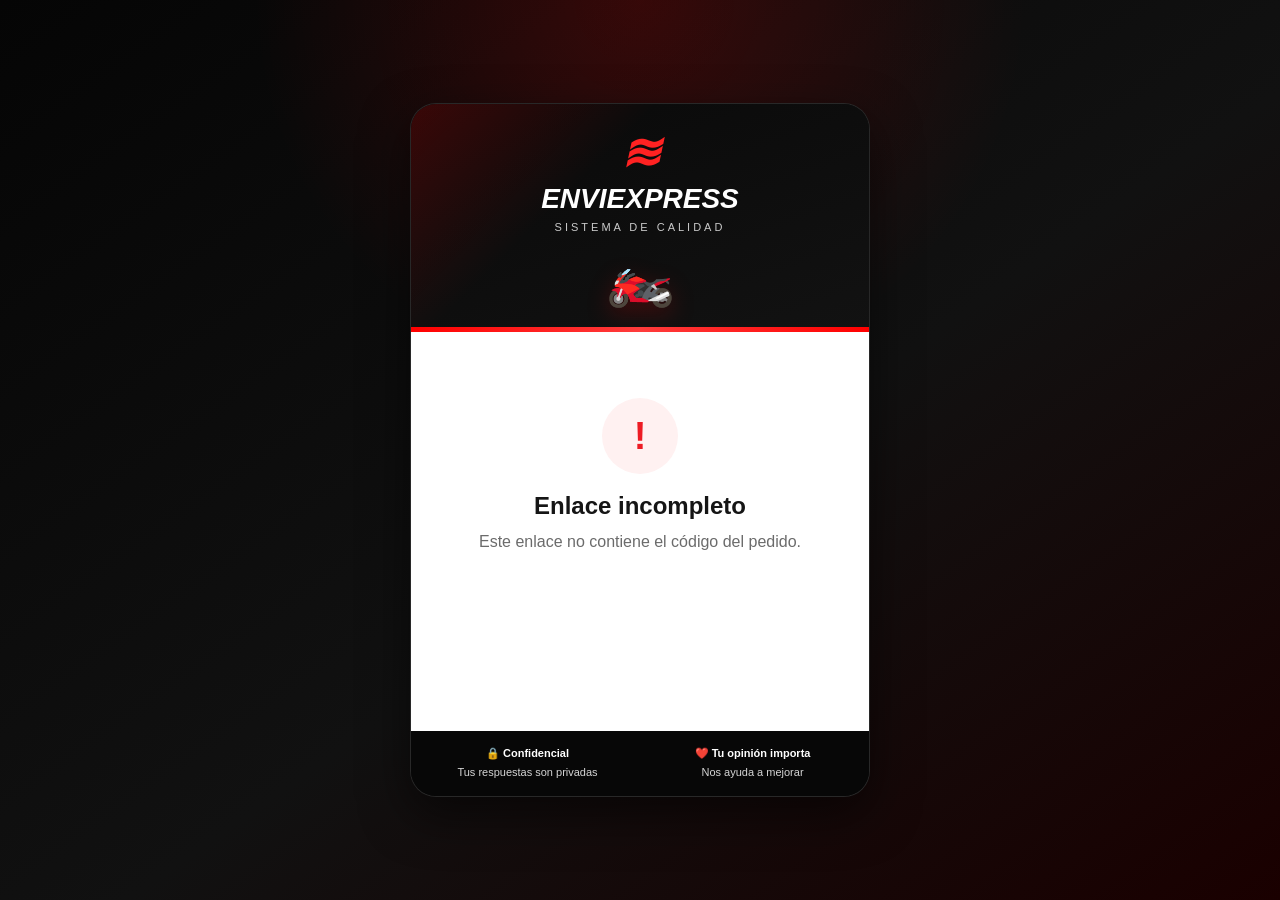
==== commit 534be85e: "Actualizar versión de app.js" ====
--- a/index.html
+++ b/index.html
@@ -441,7 +441,7 @@
   </main>
 
   <!-- Archivo que contiene toda la lógica -->
-  <script src="app.js"></script>
+<script src="app.js?v=20"></script>
 
 </body>
 </html>
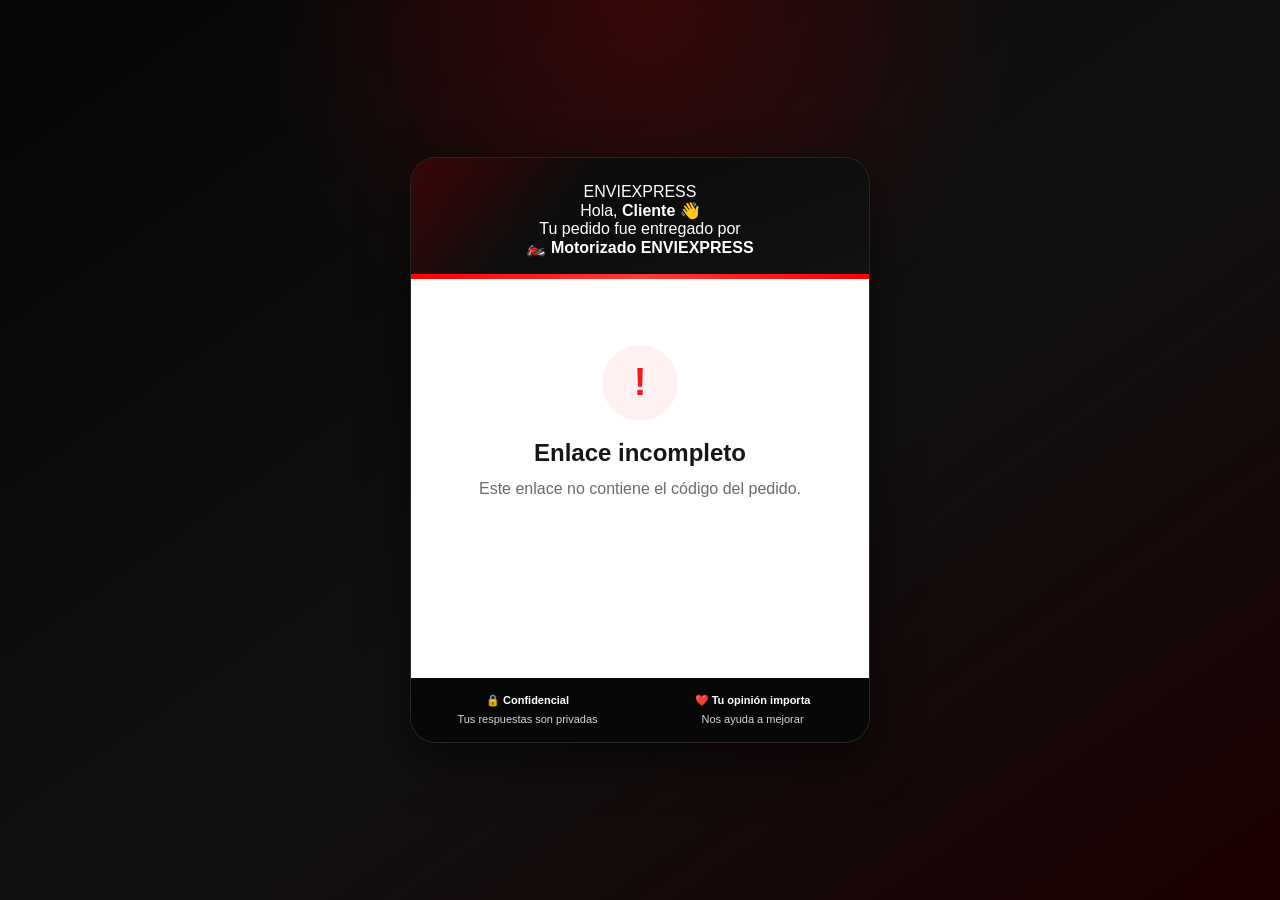
==== commit 18e15558: "Update index.html" ====
--- a/index.html
+++ b/index.html
@@ -24,51 +24,34 @@
   <main class="tarjeta">
 
     <!-- CABECERA GENERAL -->
-    <header class="cabecera">
-      <div class="simbolo">≋</div>
-
-      <h1 class="marca">
-        ENVIEXPRESS
-      </h1>
-
-      <div class="sistema">
-        Sistema de Calidad
-      </div>
-
-      <div
-        class="moto"
-        role="img"
-        aria-label="Motorizado en moto lineal"
-      >
-        🏍️
-      </div>
-    </header>
+  <header class="cabecera cabecera-personalizada">
+
+  <div class="logo-texto">
+    ENVIEXPRESS
+  </div>
+
+  <div class="saludo-cliente">
+    Hola, <strong id="nombreClienteVisible">Cliente</strong> 👋
+  </div>
+
+  <div class="texto-entrega">
+    Tu pedido fue entregado por
+  </div>
+
+  <div class="motorizado-destacado">
+    <span class="icono-motorizado">🏍️</span>
+    <strong id="nombreMotorizadoVisible">
+      Motorizado ENVIEXPRESS
+    </strong>
+  </div>
+
+</header>
 
     <!-- CONTENIDO DE LA ENCUESTA -->
     <section class="contenido">
 
       <!-- DATOS DE LA ENTREGA -->
-      <div class="datos-entrega">
-        <div class="dato-entrega">
-          <span class="etiqueta-entrega">
-            Pedido evaluado
-          </span>
-
-          <strong id="codigoOrdenVisible">
-            Cargando...
-          </strong>
-        </div>
-
-        <div class="dato-entrega">
-          <span class="etiqueta-entrega">
-            Servicio
-          </span>
-
-          <strong>
-            Entrega ENVIEXPRESS
-          </strong>
-        </div>
-      </div>
+   
 
       <!-- PANTALLA 1: CALIFICACIÓN -->
       <div id="pantalla1" class="pantalla activa">
